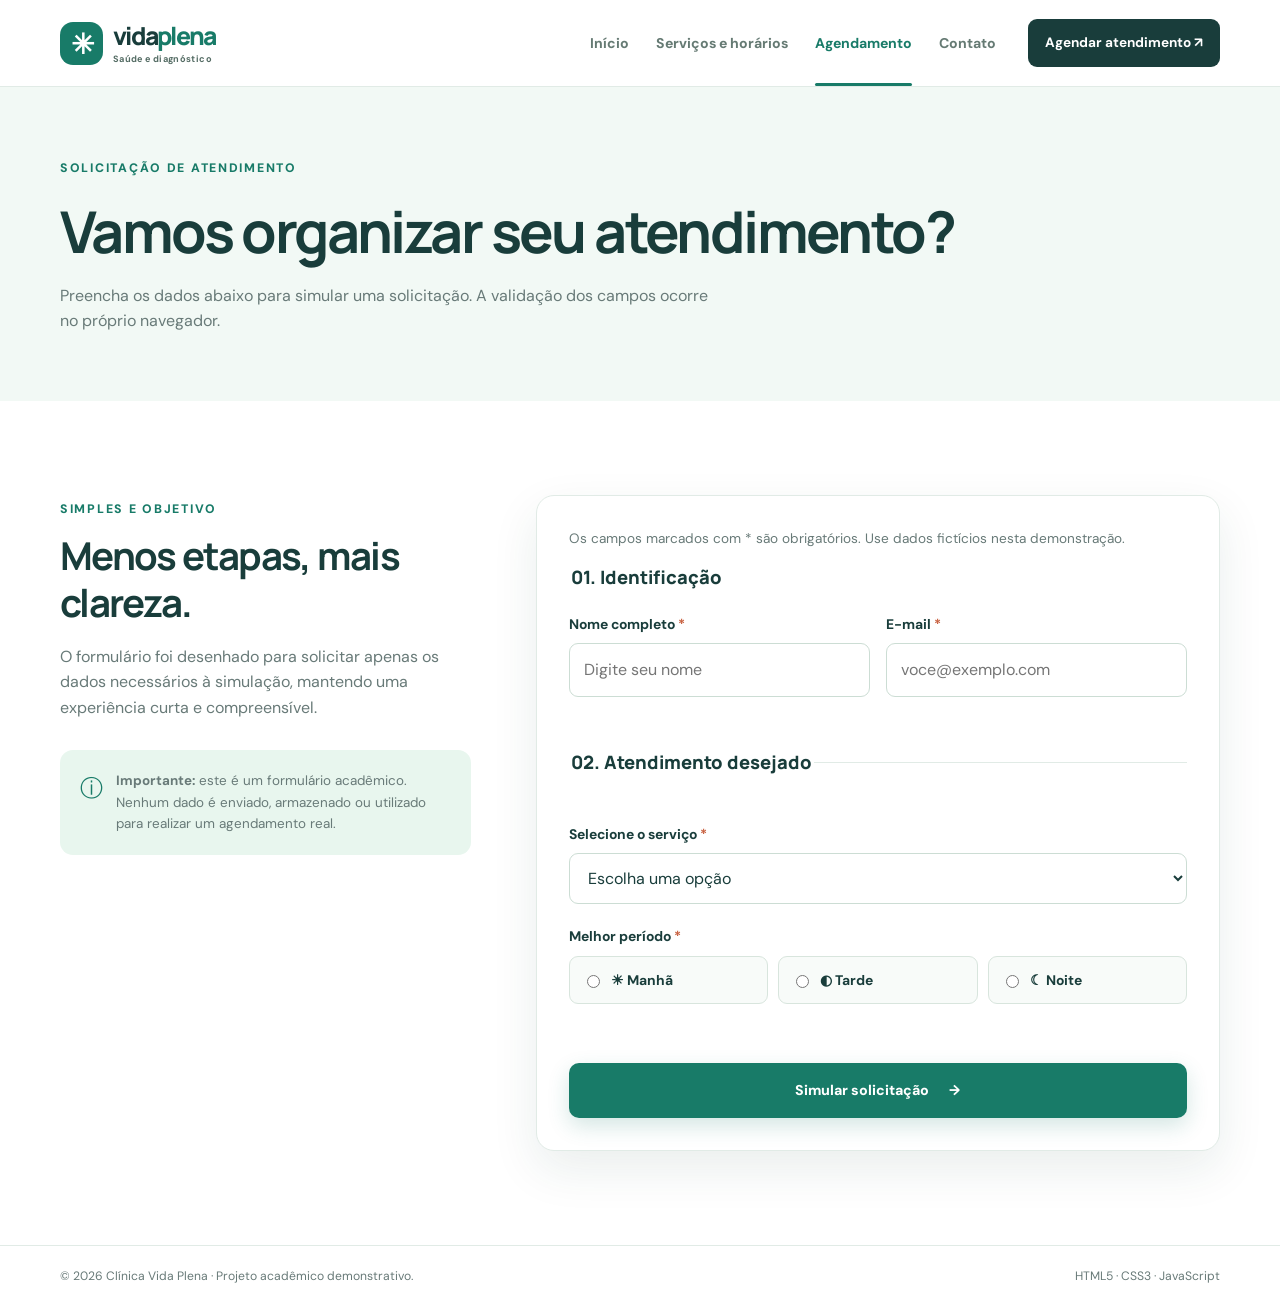
==== cadastro.html @ b6d7f19d "Portal Clínica Vida Plena" ====
<!DOCTYPE html>
<html lang="pt-BR" class="no-js">
<head>
  <meta charset="UTF-8">
  <script>document.documentElement.classList.replace("no-js", "js");</script>
  <meta name="viewport" content="width=device-width, initial-scale=1.0">
  <meta name="description" content="Formulário acadêmico de solicitação de atendimento da Clínica Vida Plena.">
  <title>Agendamento | Clínica Vida Plena</title>

  <link rel="preconnect" href="https://fonts.googleapis.com">
  <link rel="preconnect" href="https://fonts.gstatic.com" crossorigin>
  <link href="https://fonts.googleapis.com/css2?family=DM+Sans:wght@400;500;600;700&family=Manrope:wght@500;600;700;800&display=swap" rel="stylesheet">
  <link rel="stylesheet" href="style.css">
</head>
<body>
  <a class="skip-link" href="#conteudo">Pular para o conteúdo</a>

  <header class="site-header">
    <div class="container header-inner">
      <a class="brand" href="index.html" aria-label="Clínica Vida Plena, página inicial">
        <span class="brand-mark" aria-hidden="true">✳</span>
        <span>
          vida<span class="brand-accent">plena</span>
          <small>Saúde e diagnóstico</small>
        </span>
      </a>

      <button
        class="menu-toggle"
        type="button"
        aria-label="Abrir menu"
        aria-expanded="false"
        aria-controls="site-nav"
      >☰</button>

      <nav id="site-nav" class="site-nav" aria-label="Navegação principal">
        <a href="index.html">Início</a>
        <a href="detalhes.html">Serviços e horários</a>
        <a href="cadastro.html" class="active" aria-current="page">Agendamento</a>
        <a href="contato.html">Contato</a>
      </nav>

      <a class="header-cta" href="cadastro.html">
        Agendar atendimento <span aria-hidden="true">↗</span>
      </a>
    </div>
  </header>

  <main id="conteudo" tabindex="-1">
    <section class="page-banner compact" aria-labelledby="page-title">
      <div class="container">
        <span class="section-label">SOLICITAÇÃO DE ATENDIMENTO</span>
        <h1 id="page-title">Vamos organizar seu atendimento?</h1>
        <p>
          Preencha os dados abaixo para simular uma solicitação. A validação dos campos ocorre no próprio navegador.
        </p>
      </div>
    </section>

    <section class="section-pad" aria-label="Formulário de solicitação">
      <div class="container form-layout">
        <aside class="form-aside">
          <span class="section-label">SIMPLES E OBJETIVO</span>
          <h2>Menos etapas, mais clareza.</h2>
          <p>
            O formulário foi desenhado para solicitar apenas os dados necessários à simulação,
            mantendo uma experiência curta e compreensível.
          </p>

          <div class="aside-note">
            <span aria-hidden="true">ⓘ</span>
            <p>
              <strong>Importante:</strong> este é um formulário acadêmico. Nenhum dado é enviado,
              armazenado ou utilizado para realizar um agendamento real.
            </p>
          </div>
        </aside>

        <noscript><p class="aside-note">Ative o JavaScript para usar a simulação. Este portal não envia solicitações reais.</p></noscript>
        <form id="appointment-form" class="appointment-form" action="#" method="post">
          <p class="form-help">Os campos marcados com * são obrigatórios. Use dados fictícios nesta demonstração.</p>
          <fieldset>
            <legend>01. Identificação</legend>

            <div class="input-grid">
              <div class="form-field">
                <label for="nome">Nome completo <span aria-hidden="true">*</span></label>
                <input
                  id="nome"
                  name="nome"
                  type="text"
                  placeholder="Digite seu nome"
                  autocomplete="name"
                  minlength="3"
                  required
                >
              </div>

              <div class="form-field">
                <label for="email">E-mail <span aria-hidden="true">*</span></label>
                <input
                  id="email"
                  name="email"
                  type="email"
                  placeholder="voce@exemplo.com"
                  autocomplete="email"
                  required
                >
              </div>
            </div>
          </fieldset>

          <fieldset>
            <legend>02. Atendimento desejado</legend>

            <div class="form-field">
              <label for="servico">Selecione o serviço <span aria-hidden="true">*</span></label>
              <select id="servico" name="servico" required>
                <option value="" disabled selected>Escolha uma opção</option>
                <option value="Consulta médica">Consulta médica</option>
                <option value="Radiografia">Radiografia</option>
                <option value="Ultrassonografia">Ultrassonografia</option>
                <option value="Tomografia">Tomografia</option>
              </select>
            </div>

            <div class="form-field">
              <span class="field-label" id="turno-label">
                Melhor período <span aria-hidden="true">*</span>
              </span>

              <div class="radio-group" role="radiogroup" aria-labelledby="turno-label">
                <label class="radio-card" for="manha">
                  <input id="manha" type="radio" name="turno" value="Manhã" required>
                  <span>☀ Manhã</span>
                </label>

                <label class="radio-card" for="tarde">
                  <input id="tarde" type="radio" name="turno" value="Tarde">
                  <span>◐ Tarde</span>
                </label>

                <label class="radio-card" for="noite">
                  <input id="noite" type="radio" name="turno" value="Noite">
                  <span>☾ Noite</span>
                </label>
              </div>
            </div>
          </fieldset>

          <button type="submit" class="btn btn-primary form-submit" disabled>
            Simular solicitação <span aria-hidden="true">→</span>
          </button>

          <div
            tabindex="-1"
            id="form-feedback"
            class="form-feedback"
            role="status"
            aria-live="polite"
            hidden
          ></div>
        </form>
      </div>
    </section>
  </main>

  <footer class="site-footer">
    <div class="container footer-inner">
      <p>© <span id="current-year">2026</span> Clínica Vida Plena · Projeto acadêmico demonstrativo.</p>
      <p>HTML5 · CSS3 · JavaScript</p>
    </div>
  </footer>

  <script src="script.js" defer></script>
</body>
</html>
---- style.css ----
/* =========================================================
   CLÍNICA VIDA PLENA — STYLE.CSS
   Projeto acadêmico: HTML5, CSS3 e JavaScript
   ========================================================= */

:root {
  --ink: #193d3b;
  --muted: #687a78;
  --green: #187b68;
  --deep: #105548;
  --mint: #e8f6ee;
  --line: #e1ebe6;
  --cream: #fafbf8;
  --white: #ffffff;
  --shadow: 0 18px 48px rgba(23, 70, 60, 0.09);
}

* {
  box-sizing: border-box;
}

html {
  scroll-behavior: smooth;
}

body {
  margin: 0;
  background: var(--white);
  color: var(--ink);
  font: 16px/1.6 "DM Sans", sans-serif;
}

h1,
h2,
h3,
p {
  margin-top: 0;
}

h1,
h2,
h3 {
  font-family: "Manrope", sans-serif;
  line-height: 1.2;
  letter-spacing: -0.045em;
}

h1 {
  font-size: clamp(2.7rem, 5vw, 5.2rem);
}

h2 {
  font-size: clamp(2rem, 3vw, 3.2rem);
}

h3 {
  font-size: 1.35rem;
}

p {
  color: var(--muted);
}

a {
  color: inherit;
  text-decoration: none;
}

img {
  max-width: 100%;
  height: auto;
}

button,
input,
select {
  font: inherit;
}

.container {
  width: min(1160px, calc(100% - 44px));
  margin: 0 auto;
}

/* Acessibilidade */
.skip-link {
  position: fixed;
  top: 12px;
  left: 12px;
  z-index: 100;
  transform: translateY(-160%);
  padding: 10px 14px;
  border-radius: 8px;
  background: var(--ink);
  color: var(--white);
  font-weight: 700;
}

.skip-link:focus {
  transform: translateY(0);
}

/* Cabeçalho e navegação */
.site-header {
  position: sticky;
  top: 0;
  z-index: 20;
  border-bottom: 1px solid var(--line);
  background: rgba(255, 255, 255, 0.96);
  backdrop-filter: blur(12px);
}

.header-inner {
  display: flex;
  align-items: center;
  gap: 32px;
  min-height: 86px;
}

.brand {
  display: flex;
  align-items: center;
  gap: 10px;
  font-family: "Manrope", sans-serif;
  font-size: 1.55rem;
  font-weight: 800;
  line-height: 1.1;
  letter-spacing: -0.07em;
}

.brand-mark {
  display: grid;
  place-items: center;
  width: 43px;
  height: 43px;
  border-radius: 13px;
  background: var(--green);
  color: var(--white);
  font-size: 28px;
}

.brand-accent {
  color: var(--green);
}

.brand small {
  display: block;
  margin-top: 4px;
  color: #536b63;
  font-family: "DM Sans", sans-serif;
  font-size: 0.57rem;
  font-weight: 700;
  letter-spacing: 0.04em;
}

.site-nav {
  display: flex;
  align-items: center;
  gap: 27px;
  margin-left: auto;
}

.site-nav a {
  color: #657a73;
  font-size: 0.88rem;
  font-weight: 700;
  transition: color 0.2s ease;
}

.site-nav a:hover,
.site-nav a.active {
  color: var(--green);
}

.site-nav a.active {
  position: relative;
}

.site-nav a.active::after {
  position: absolute;
  right: 0;
  bottom: -32px;
  left: 0;
  height: 3px;
  border-radius: 2px;
  background: var(--green);
  content: "";
}

.header-cta {
  padding: 13px 17px;
  border-radius: 9px;
  background: var(--ink);
  color: var(--white);
  font-size: 0.85rem;
  font-weight: 700;
  transition: transform 0.2s ease, background 0.2s ease;
}

.header-cta:hover {
  transform: translateY(-2px);
  background: var(--deep);
}

.menu-toggle {
  display: none;
  border: 0;
  background: transparent;
  color: var(--ink);
  cursor: pointer;
  font-size: 1.6rem;
}

/* Botões */
.btn {
  display: inline-flex;
  align-items: center;
  justify-content: center;
  gap: 20px;
  padding: 15px 20px;
  border: 1px solid transparent;
  border-radius: 10px;
  cursor: pointer;
  font-size: 0.89rem;
  font-weight: 800;
  transition: transform 0.2s ease, background 0.2s ease, box-shadow 0.2s ease;
}

.btn:hover {
  transform: translateY(-3px);
}

.btn-primary {
  background: var(--green);
  box-shadow: 0 8px 21px rgba(24, 123, 104, 0.19);
  color: var(--white);
}

.btn-primary:hover {
  background: var(--deep);
}

.btn-outline {
  border-color: #cbdcd2;
  background: var(--white);
  color: var(--ink);
}

.btn-outline:hover {
  background: #f3faf6;
}

.btn-light {
  background: var(--white);
  color: var(--deep);
}

/* Página inicial */
.hero {
  overflow: hidden;
  background:
    radial-gradient(circle at 84% 24%, rgba(212, 240, 225, 0.75), transparent 27%),
    var(--cream);
}

.hero-layout {
  display: grid;
  grid-template-columns: 1.05fr 0.95fr;
  align-items: center;
  gap: 46px;
  padding: 74px 0;
}

.eyebrow,
.section-label {
  color: var(--green);
  font-size: 0.77rem;
  font-weight: 800;
  letter-spacing: 0.14em;
}

.eyebrow {
  display: inline-flex;
  align-items: center;
  gap: 9px;
  padding: 9px 14px;
  border-radius: 30px;
  background: #e0f2e9;
  letter-spacing: 0;
}

.status-dot {
  width: 8px;
  height: 8px;
  border-radius: 50%;
  background: #32a87e;
}

.hero h1 {
  margin: 25px 0 20px;
}

.hero h1 span,
.page-banner h1 span {
  color: var(--green);
}

.hero-copy > p {
  max-width: 530px;
  font-size: 1.08rem;
}

.hero-actions {
  display: flex;
  flex-wrap: wrap;
  gap: 12px;
  margin: 30px 0 36px;
}

.hero-proof {
  display: flex;
  align-items: center;
  gap: 15px;
  color: #72857d;
  font-size: 0.77rem;
  line-height: 1.45;
}

.hero-proof strong {
  color: var(--ink);
}

.avatars {
  display: flex;
  padding-left: 7px;
}

.avatars span {
  display: grid;
  place-items: center;
  width: 38px;
  height: 38px;
  margin-left: -7px;
  border: 3px solid #f4fbf7;
  border-radius: 50%;
  background: #b8d9ce;
  color: var(--deep);
  font-size: 0.66rem;
  font-weight: 800;
}

.avatars span:nth-child(2) {
  background: #d0e5d2;
}

.avatars span:nth-child(3) {
  background: #f1ddc6;
}

.hero-visual {
  position: relative;
}

.hero-visual > img {
  display: block;
  width: 100%;
  filter: drop-shadow(0 20px 28px rgba(31, 94, 72, 0.08));
}

.floating-card {
  position: absolute;
  bottom: 35px;
  left: -15px;
  display: flex;
  align-items: center;
  gap: 13px;
  padding: 13px 20px;
  border-radius: 14px;
  background: var(--white);
  box-shadow: var(--shadow);
}

.floating-icon {
  display: grid;
  place-items: center;
  width: 47px;
  height: 47px;
  border-radius: 11px;
  background: #e2f5eb;
  color: var(--green);
  font-size: 28px;
}

.floating-card strong,
.floating-card small {
  display: block;
}

.floating-card strong {
  font-size: 0.84rem;
}

.floating-card small {
  color: var(--muted);
  font-size: 0.74rem;
}

.section-pad {
  padding: 94px 0;
}

.section-heading {
  display: flex;
  align-items: end;
  justify-content: space-between;
  gap: 40px;
  margin-bottom: 33px;
}

.section-heading h2 {
  margin: 15px 0 0;
}

.section-heading > p {
  max-width: 360px;
  font-size: 0.93rem;
}

/* Requisito: vitrine em CSS Grid */
.card-grid {
  display: grid;
  grid-template-columns: repeat(4, minmax(0, 1fr));
  gap: 22px;
}

.service-card {
  overflow: hidden;
  border: 1px solid #e8eeeb;
  border-radius: 17px;
  background: var(--white);
  box-shadow: 0 7px 28px rgba(27, 76, 61, 0.035);
  transition: transform 0.25s ease, box-shadow 0.25s ease;
}

/* Requisito: efeito hover com transform: scale */
.service-card:hover {
  transform: scale(1.025);
  box-shadow: var(--shadow);
}

.service-image {
  display: grid;
  place-items: center;
  height: 210px;
  overflow: hidden;
}

.service-image img {
  width: 100%;
  height: 100%;
  object-fit: cover;
}

.bg-mint {
  background: #e4f5ee;
}

.bg-blue {
  background: #e5f2f9;
}

.bg-lilac {
  background: #f0eef8;
}

.bg-peach {
  background: #f8ede7;
}

.service-content {
  padding: 23px;
}

.card-category {
  color: var(--green);
  font-size: 0.7rem;
  font-weight: 800;
  letter-spacing: 0.1em;
}

.service-content h3 {
  margin: 9px 0;
}

.service-content p {
  min-height: 86px;
  font-size: 0.9rem;
}

.card-link {
  color: var(--green);
  font-size: 0.85rem;
  font-weight: 800;
}

.card-link span {
  margin-left: 9px;
}

.journey {
  background: #f7faf7;
}

.journey-grid {
  display: grid;
  grid-template-columns: repeat(3, minmax(0, 1fr));
  gap: 20px;
  margin: 0;
  padding: 0;
  list-style: none;
}

.journey-grid li {
  padding: 27px;
  border: 1px solid var(--line);
  border-radius: 16px;
  background: var(--white);
}

.journey-grid li > span {
  display: block;
  margin-bottom: 20px;
  color: var(--green);
  font-family: "Manrope", sans-serif;
  font-size: 0.8rem;
  font-weight: 800;
}

.journey-grid strong {
  display: block;
  margin-bottom: 7px;
  font-family: "Manrope", sans-serif;
  font-size: 1.2rem;
}

.journey-grid p {
  margin: 0;
  font-size: 0.9rem;
}

.cta-band {
  padding: 56px 0;
  background: var(--deep);
}

.cta-inner {
  display: flex;
  align-items: center;
  justify-content: space-between;
  gap: 25px;
}

.cta-inner h2 {
  max-width: 650px;
  margin: 10px 0 0;
  color: var(--white);
}

.section-label.light {
  color: #b0e7d3;
}

/* Páginas internas */
.page-banner {
  padding: 84px 0 75px;
  background: #f2f9f5;
}

.page-banner.compact {
  padding: 67px 0;
}

.page-banner h1 {
  margin: 17px 0;
  font-size: clamp(2.5rem, 4.5vw, 4.4rem);
}

.page-banner p {
  max-width: 650px;
  margin: 0;
}

.details-layout {
  display: grid;
  grid-template-columns: 1fr 1fr;
  align-items: center;
  gap: 80px;
}

.details-layout h2 {
  margin: 16px 0;
}

.body-lead {
  font-size: 1.05rem;
}

.feature-list {
  margin: 30px 0 0;
}

.feature-list > div {
  padding: 18px 0;
  border-top: 1px solid var(--line);
}

.feature-list dt {
  font-weight: 800;
}

.feature-list dd {
  margin: 5px 0 0;
  color: var(--muted);
  font-size: 0.92rem;
}

.video-card {
  padding: 12px;
  border: 1px solid var(--line);
  border-radius: 18px;
  background: var(--white);
  box-shadow: var(--shadow);
}

.video-shell {
  overflow: hidden;
  border-radius: 12px;
  background: #e6efe8;
  aspect-ratio: 16 / 9;
}

.video-shell iframe {
  width: 100%;
  height: 100%;
  border: 0;
}

.video-caption {
  margin: 12px 7px 4px;
  font-size: 0.74rem;
}

.soft-section {
  background: #f7faf7;
}

.soft-section h2 {
  margin: 16px 0;
}

.section-intro {
  max-width: 720px;
}

/* Requisito: tabela semântica + border-collapse */
.table-scroll {
  overflow-x: auto;
  margin-top: 26px;
  border: 1px solid var(--line);
  border-radius: 14px;
  background: var(--white);
}

table {
  width: 100%;
  min-width: 680px;
  border-collapse: collapse;
}

caption {
  padding: 18px 22px;
  text-align: left;
  font-weight: 700;
}

th,
td {
  padding: 16px 22px;
  border-top: 1px solid var(--line);
  text-align: left;
  font-size: 0.9rem;
}

thead {
  background: #ecf6ef;
}

thead th {
  color: var(--deep);
}

/* Requisito: efeito zebrado e destaque no hover */
tbody tr:nth-child(even) {
  background: #f8fbf9;
}

tbody tr:hover {
  background: #e9f5ed;
}

/* Requisito: indicadores com progress e Flexbox */
.indicators {
  display: grid;
  grid-template-columns: repeat(3, minmax(0, 1fr));
  gap: 20px;
  margin-top: 35px;
}

.indicator {
  padding: 23px;
  border: 1px solid var(--line);
  border-radius: 13px;
  background: var(--white);
}

.indicator-head,
.progress-row {
  display: flex;
  align-items: center;
  justify-content: space-between;
  gap: 15px;
}

.indicator-head {
  margin-bottom: 13px;
  font-size: 0.92rem;
}

.indicator-head strong {
  color: var(--green);
}

.progress-row progress {
  flex: 1;
  height: 13px;
  accent-color: var(--green);
}

.progress-row span {
  color: var(--muted);
  font-size: 0.72rem;
}

.tiny-note {
  margin-top: 15px;
  font-size: 0.75rem;
}

/* Formulário */
.form-layout {
  display: grid;
  grid-template-columns: 0.75fr 1.25fr;
  align-items: start;
  gap: 65px;
}

.form-aside h2 {
  margin: 13px 0 18px;
}

.aside-note {
  display: flex;
  gap: 13px;
  margin-top: 30px;
  padding: 20px;
  border-radius: 13px;
  background: #e8f6ee;
}

.aside-note > span {
  color: var(--green);
  font-size: 23px;
}

.aside-note p {
  margin: 0;
  font-size: 0.84rem;
}

.appointment-form {
  padding: 32px;
  border: 1px solid var(--line);
  border-radius: 18px;
  background: var(--white);
  box-shadow: var(--shadow);
}

fieldset {
  min-width: 0;
  margin: 0 0 30px;
  padding: 0;
  border: 0;
}

fieldset + fieldset {
  padding-top: 26px;
  border-top: 1px solid var(--line);
}

legend {
  margin-bottom: 20px;
  font-family: "Manrope", sans-serif;
  font-size: 1.15rem;
  font-weight: 800;
}

.input-grid {
  display: grid;
  grid-template-columns: 1fr 1fr;
  gap: 16px;
}

.form-field {
  margin-bottom: 21px;
}

.form-field label,
.field-label {
  display: block;
  margin-bottom: 8px;
  font-size: 0.87rem;
  font-weight: 700;
}

.form-field label span[aria-hidden="true"],
.field-label span[aria-hidden="true"] {
  color: #c75e3d;
}

input:not([type="radio"]),
select {
  width: 100%;
  padding: 13px 14px;
  border: 1px solid #ccddd4;
  border-radius: 9px;
  outline: none;
  background: var(--white);
  color: var(--ink);
  transition: border-color 0.2s ease, box-shadow 0.2s ease;
}

/* Requisito: feedback visual com :focus */
input:focus,
select:focus {
  border-color: var(--green);
  box-shadow: 0 0 0 4px rgba(24, 123, 104, 0.12);
}

.radio-group {
  display: flex;
  gap: 10px;
}

.radio-card {
  display: flex !important;
  flex: 1;
  align-items: center;
  gap: 8px;
  padding: 12px;
  border: 1px solid #d8e5dd;
  border-radius: 9px;
  background: #f8fbf9;
  cursor: pointer;
}

.radio-card:has(input:checked) {
  border-color: var(--green);
  background: #e5f5eb;
}

.radio-card input {
  accent-color: var(--green);
}

.form-submit {
  width: 100%;
}

.form-feedback {
  margin-top: 18px;
  padding: 15px 17px;
  border: 1px solid #b6dcca;
  border-radius: 10px;
  background: #e8f7ef;
  color: var(--deep);
  font-size: 0.9rem;
}

/* Perfil / contato — centralização com Flexbox */
.contact-stage {
  display: flex;
  align-items: center;
  justify-content: center;
  min-height: calc(100vh - 156px);
  padding: 55px 22px;
  background: radial-gradient(circle at 50% 15%, #e3f5e9, #f9fbf8 65%);
}

.profile-card {
  width: min(100%, 500px);
  padding: 38px;
  border: 1px solid var(--line);
  border-radius: 23px;
  background: var(--white);
  box-shadow: 0 25px 75px rgba(24, 72, 58, 0.10);
  text-align: center;
}

.profile-photo-wrap {
  display: flex;
  justify-content: center;
  margin-bottom: 18px;
}

.profile-photo {
  width: 132px;
  height: 132px;
  border: 6px solid #eaf5ef;
  border-radius: 50%;
  object-fit: cover;
}

.profile-tag {
  display: inline-block;
  padding: 6px 13px;
  border-radius: 20px;
  background: #e9f6ee;
  color: var(--green);
  font-size: 0.68rem;
  font-weight: 800;
  letter-spacing: 0.11em;
}

.profile-card h1 {
  margin: 16px 0 5px;
  font-size: 2rem;
}

.profile-role {
  margin-bottom: 16px;
  color: var(--green);
  font-weight: 700;
}

.profile-bio {
  font-size: 0.91rem;
}

.profile-socials {
  display: flex;
  justify-content: center;
  gap: 10px;
  margin: 27px 0;
}

.profile-socials a {
  display: grid;
  place-items: center;
  width: 48px;
  height: 48px;
  border: 1px solid var(--line);
  border-radius: 12px;
  background: #f7faf8;
  color: var(--deep);
  font-size: 1.35rem;
  transition: transform 0.2s ease, background 0.2s ease;
}

.profile-socials a:hover {
  transform: translateY(-3px);
  background: #e7f6eb;
}

.profile-actions {
  display: flex;
  flex-wrap: wrap;
  justify-content: center;
  gap: 10px;
}

.contact-disclaimer {
  margin: 19px 0 0;
  font-size: 0.72rem;
}

/* Rodapé */
.site-footer {
  border-top: 1px solid var(--line);
  background: var(--white);
}

.footer-inner {
  display: flex;
  justify-content: space-between;
  gap: 15px;
  padding: 21px 0;
}

.footer-inner p {
  margin: 0;
  font-size: 0.76rem;
}

/* Estados de foco para navegação por teclado */
a:focus-visible,
button:focus-visible {
  outline: 3px solid #72b6a0;
  outline-offset: 3px;
}

/* Responsividade */
@media (max-width: 1100px) {
  .header-inner {
    gap: 18px;
  }

  .site-nav {
    gap: 15px;
  }

  .header-cta {
    display: none;
  }

  .card-grid {
    grid-template-columns: repeat(2, minmax(0, 1fr));
  }
}

@media (max-width: 760px) {
  .header-inner {
    flex-wrap: wrap;
    min-height: 72px;
  }

  .menu-toggle {
    display: block;
    margin-left: auto;
  }

  .site-nav {
    display: none;
    order: 3;
    flex-basis: 100%;
    flex-direction: column;
    align-items: stretch;
    gap: 0;
    padding: 0 0 18px;
  }

  .site-nav.open {
    display: flex;
  }

  .site-nav a {
    padding: 10px;
  }

  .site-nav a.active::after {
    display: none;
  }

  .hero-layout,
  .details-layout,
  .form-layout {
    grid-template-columns: 1fr;
    gap: 30px;
  }

  .hero-layout {
    padding: 50px 0;
  }

  .hero-visual {
    max-width: 520px;
    margin: auto;
  }

  .floating-card {
    left: 0;
  }

  .section-pad {
    padding: 64px 0;
  }

  .section-heading,
  .cta-inner {
    flex-direction: column;
    align-items: start;
  }

  .journey-grid,
  .indicators {
    grid-template-columns: 1fr;
  }

  .form-layout {
    gap: 27px;
  }

  .footer-inner {
    flex-direction: column;
  }

  .contact-stage {
    min-height: calc(100vh - 150px);
  }
}

@media (max-width: 560px) {
  .container {
    width: min(100% - 32px, 1160px);
  }

  .hero-actions {
    flex-direction: column;
    align-items: stretch;
  }

  .card-grid,
  .input-grid {
    grid-template-columns: 1fr;
  }

  .hero-visual {
    margin-top: 10px;
  }

  .radio-group {
    flex-wrap: wrap;
  }

  .radio-card {
    min-width: 130px;
  }

  .appointment-form {
    padding: 22px;
  }

  .profile-card {
    padding: 27px 18px;
  }

  .floating-card {
    bottom: 7px;
  }

  .section-heading > p {
    max-width: 100%;
  }
}

@media (prefers-reduced-motion: reduce) {
  *,
  *::before,
  *::after {
    scroll-behavior: auto !important;
    transition: none !important;
  }
}

/* Refinamentos de acessibilidade e consistência entre telas. */
body { min-height: 100vh; display: flex; flex-direction: column; }
main { flex: 1; min-width: 0; }
[id] { scroll-margin-top: 110px; }
.service-card { display: flex; flex-direction: column; }
.service-content { display: flex; flex: 1; flex-direction: column; }
.service-content p { min-height: 0; }
.card-link { margin-top: auto; padding-top: 10px; }
.card-link:focus-visible { border-radius: 3px; }
.progress-row progress { min-width: 0; width: 0; }
.progress-row span { flex-shrink: 0; }
.table-scroll:focus-visible, .form-feedback:focus-visible { outline: 3px solid var(--green); outline-offset: 4px; }
.video-caption a { color: var(--deep); text-decoration: underline; }
.form-help { font-size: .85rem; }
button:disabled { opacity: .65; cursor: not-allowed; }
.radio-card:focus-within { outline: 3px solid var(--green); outline-offset: 2px; }
@media (max-width: 760px) {
  .no-js .site-nav { display: flex; }
  .no-js .menu-toggle { display: none; }
  .site-nav a[aria-current="page"] { background: var(--mint); border-radius: 8px; }
  .menu-toggle { min-width: 44px; min-height: 44px; }
  .hero h1, .page-banner h1 { font-size: clamp(2rem, 8vw, 3.5rem); overflow-wrap: anywhere; }
  .floating-card { max-width: 100%; padding: 12px; gap: 8px; }
  .floating-icon { flex-shrink: 0; }
  .radio-card { min-width: 0; flex-basis: 100%; }
  .contact-stage { min-height: calc(100svh - 170px); }
}
@media print {
  .site-header { position: static; }
  .menu-toggle, .header-cta, .hero-actions, .cta-band { display: none; }
  .section-pad, .page-banner { padding: 24px 0; }
  .service-card, .profile-card { break-inside: avoid; box-shadow: none; }
}
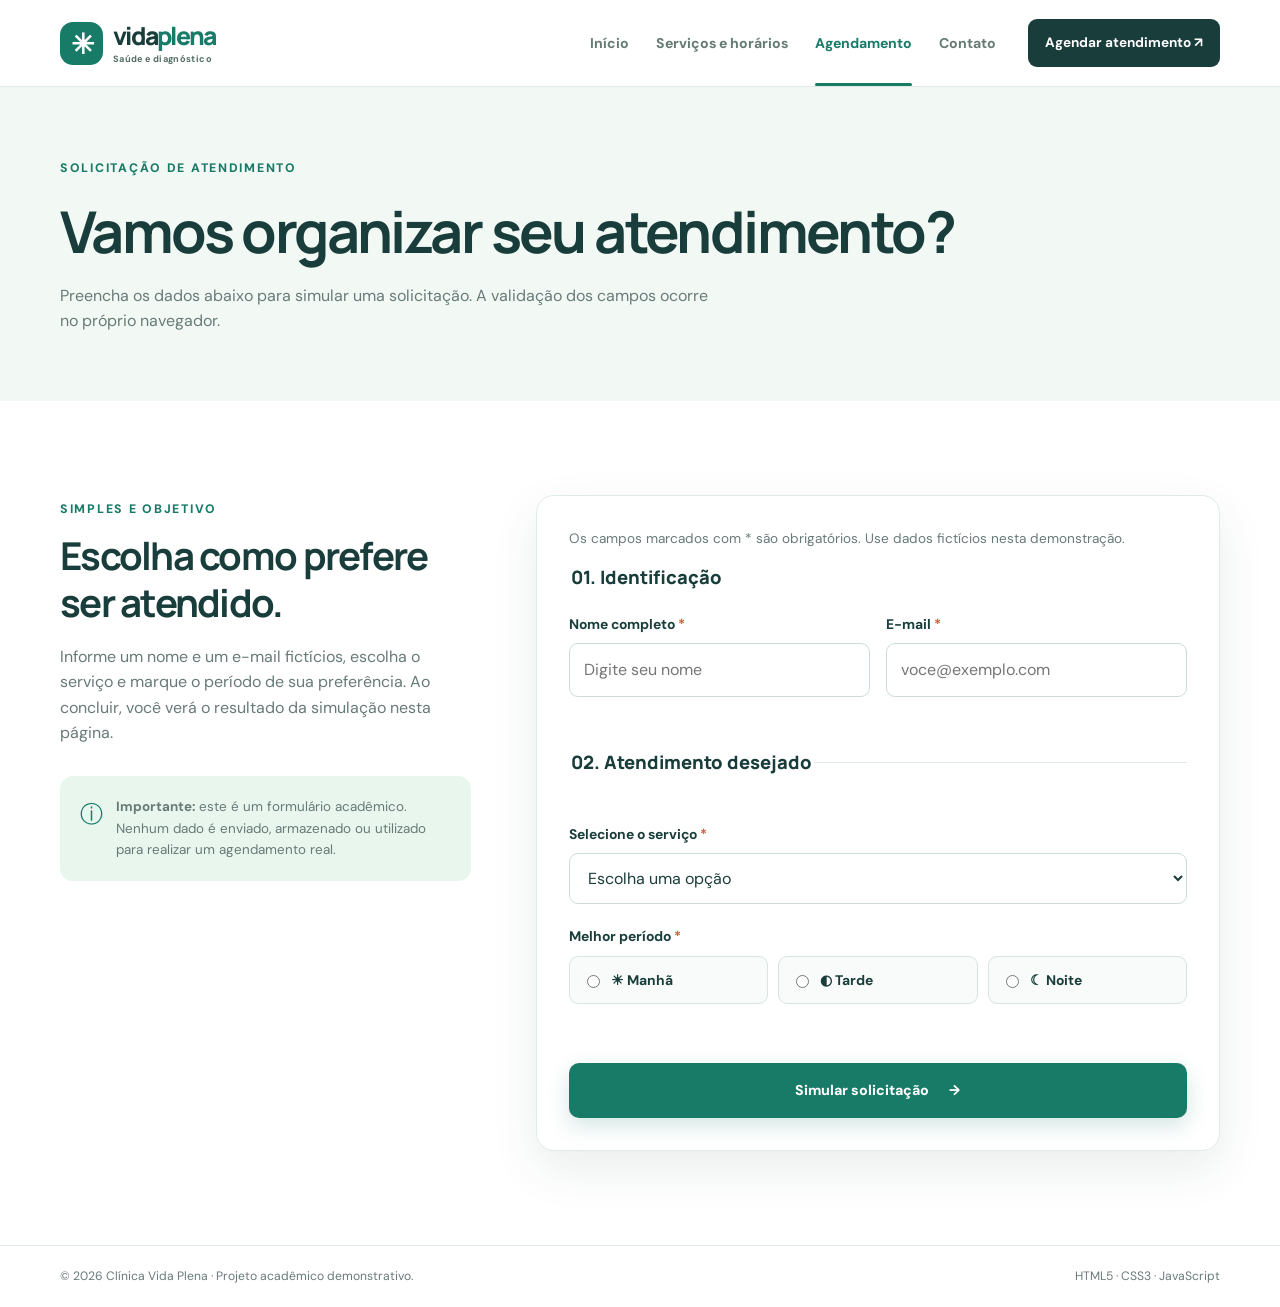
==== commit b24c1153: "Update cadastro.html" ====
--- a/cadastro.html
+++ b/cadastro.html
@@ -61,10 +61,10 @@
       <div class="container form-layout">
         <aside class="form-aside">
           <span class="section-label">SIMPLES E OBJETIVO</span>
-          <h2>Menos etapas, mais clareza.</h2>
+          <h2>Escolha como prefere ser atendido.</h2>
           <p>
-            O formulário foi desenhado para solicitar apenas os dados necessários à simulação,
-            mantendo uma experiência curta e compreensível.
+            Informe um nome e um e-mail fictícios, escolha o serviço e marque o período
+            de sua preferência. Ao concluir, você verá o resultado da simulação nesta página.
           </p>
 
           <div class="aside-note">
--- a/style.css
+++ b/style.css
@@ -1204,3 +1204,9 @@
   .section-pad, .page-banner { padding: 24px 0; }
   .service-card, .profile-card { break-inside: avoid; box-shadow: none; }
 }
+
+/* Rótulos mantêm os links de tecnologia legíveis sem a fonte de ícones. */
+.profile-socials { flex-wrap: wrap; }
+.profile-socials a { width: 78px; height: 68px; align-content: center; gap: 4px; }
+.technology-label { font-size: .7rem; font-weight: 700; line-height: 1.2; }
+.profile-socials i { line-height: 1; }
